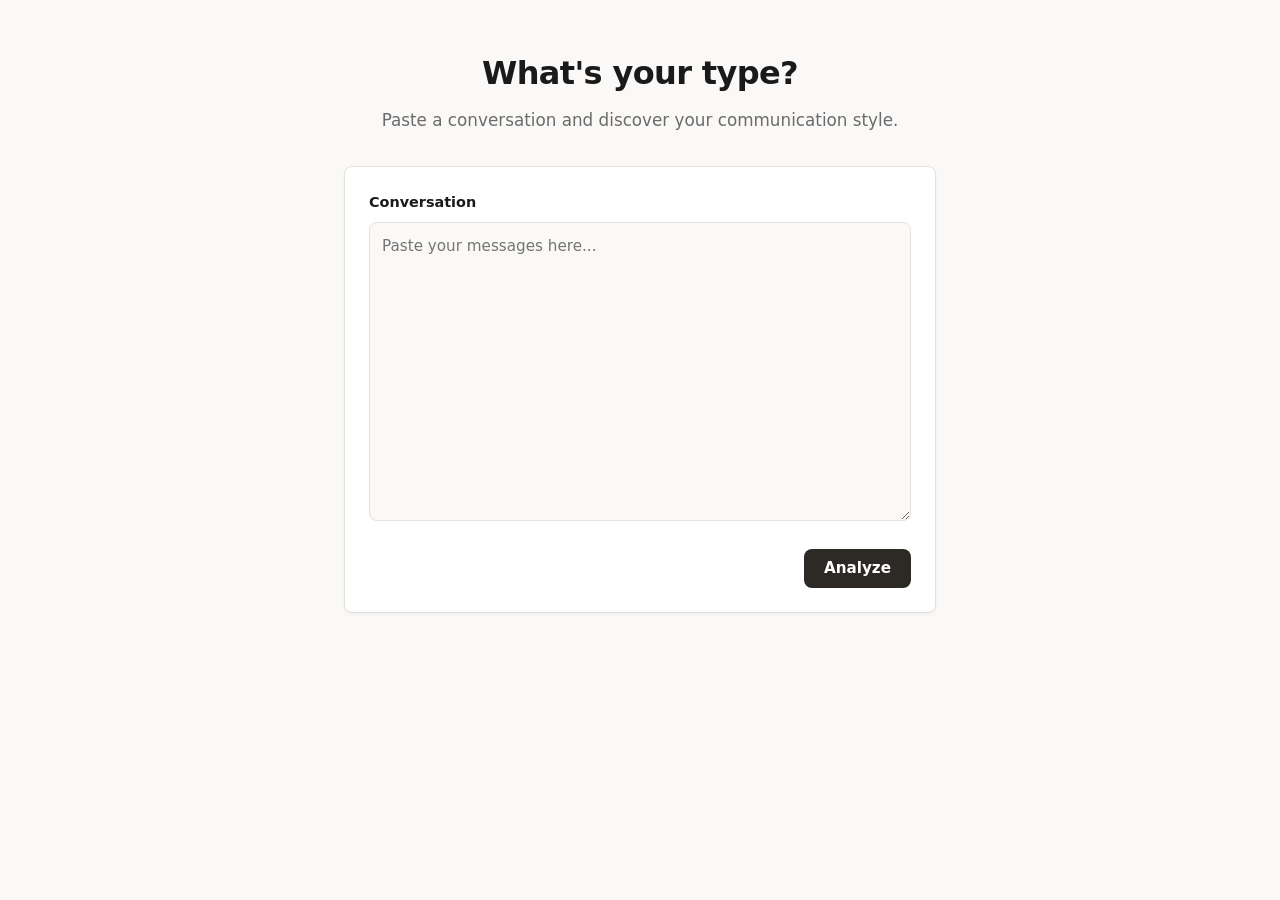
==== index.html @ 92e1f60e "first commit" ====
<!DOCTYPE html>
<html lang="en">
<head>
  <meta charset="UTF-8">
  <meta name="viewport" content="width=device-width, initial-scale=1.0">
  <title>What's your type?</title>
  <link rel="stylesheet" href="style.css">
</head>
<body>
  <main class="container">
    <header class="header">
      <h1>What's your type?</h1>
      <p class="subtitle">Paste a conversation and discover your communication style.</p>
    </header>

    <form id="analyze-form" class="form">
      <div class="form-group">
        <label for="conversation">Conversation</label>
        <textarea
          id="conversation"
          name="conversation"
          rows="12"
          placeholder="Paste your messages here..."
          required
        ></textarea>
      </div>

      <div class="form-actions">
        <button type="submit" id="submit-btn" class="btn btn-primary">
          Analyze
        </button>
      </div>

      <p id="error-message" class="error-message" hidden></p>
    </form>
  </main>

  <script src="main.js"></script>
</body>
</html>
---- style.css ----
/* ============================================
   What's your type? — Shared styles
   ============================================ */

:root {
  --color-bg: #faf9f7;
  --color-surface: #ffffff;
  --color-text: #1a1a1a;
  --color-text-muted: #6b6b6b;
  --color-border: #e5e2dd;
  --color-primary: #2d2a26;
  --color-primary-hover: #4a4540;
  --color-error: #c0392b;
  --font-sans: system-ui, -apple-system, "Segoe UI", Roboto, sans-serif;
  --radius: 8px;
  --shadow: 0 1px 3px rgba(0, 0, 0, 0.06);
  --max-width: 640px;
}

*,
*::before,
*::after {
  box-sizing: border-box;
}

body {
  margin: 0;
  min-height: 100vh;
  font-family: var(--font-sans);
  font-size: 1rem;
  line-height: 1.6;
  color: var(--color-text);
  background: var(--color-bg);
}

.container {
  max-width: var(--max-width);
  margin: 0 auto;
  padding: 3rem 1.5rem;
}

.header {
  margin-bottom: 2rem;
  text-align: center;
}

.header h1 {
  margin: 0 0 0.5rem;
  font-size: 2rem;
  font-weight: 700;
  letter-spacing: -0.02em;
}

.subtitle {
  margin: 0;
  color: var(--color-text-muted);
  font-size: 1.05rem;
}

/* Form */

.form {
  background: var(--color-surface);
  border: 1px solid var(--color-border);
  border-radius: var(--radius);
  padding: 1.5rem;
  box-shadow: var(--shadow);
}

.form-group {
  margin-bottom: 1.25rem;
}

.form-group label {
  display: block;
  margin-bottom: 0.5rem;
  font-weight: 600;
  font-size: 0.9rem;
}

.form-group textarea {
  width: 100%;
  padding: 0.75rem;
  font-family: inherit;
  font-size: 0.95rem;
  line-height: 1.5;
  border: 1px solid var(--color-border);
  border-radius: var(--radius);
  resize: vertical;
  background: var(--color-bg);
  transition: border-color 0.15s ease;
}

.form-group textarea:focus {
  outline: none;
  border-color: var(--color-primary);
}

.form-actions {
  display: flex;
  justify-content: flex-end;
}

/* Buttons */

.btn {
  display: inline-block;
  padding: 0.65rem 1.25rem;
  font-family: inherit;
  font-size: 0.95rem;
  font-weight: 600;
  text-decoration: none;
  border: none;
  border-radius: var(--radius);
  cursor: pointer;
  transition: background 0.15s ease, opacity 0.15s ease;
}

.btn-primary {
  color: #fff;
  background: var(--color-primary);
}

.btn-primary:hover:not(:disabled) {
  background: var(--color-primary-hover);
}

.btn-primary:disabled {
  opacity: 0.6;
  cursor: not-allowed;
}

.btn-secondary {
  color: var(--color-text);
  background: var(--color-bg);
  border: 1px solid var(--color-border);
}

.btn-secondary:hover {
  background: var(--color-border);
}

/* Error */

.error-message {
  margin: 1rem 0 0;
  color: var(--color-error);
  font-size: 0.9rem;
}

/* Results */

.results {
  background: var(--color-surface);
  border: 1px solid var(--color-border);
  border-radius: var(--radius);
  padding: 2rem;
  box-shadow: var(--shadow);
}

.loading {
  text-align: center;
  color: var(--color-text-muted);
}

.results-empty {
  text-align: center;
}

.results-empty p {
  margin-bottom: 1rem;
  color: var(--color-text-muted);
}

.type-label {
  margin: 0 0 0.75rem;
  font-size: 1.75rem;
  letter-spacing: -0.02em;
}

.type-description {
  margin: 0 0 1.25rem;
  color: var(--color-text-muted);
}

.type-traits {
  margin: 0;
  padding-left: 1.25rem;
}

.type-traits li {
  margin-bottom: 0.35rem;
}

/* Footer */

.footer {
  margin-top: 2rem;
  text-align: center;
}

.link {
  color: var(--color-text-muted);
  font-size: 0.9rem;
  text-decoration: none;
}

.link:hover {
  color: var(--color-primary);
  text-decoration: underline;
}
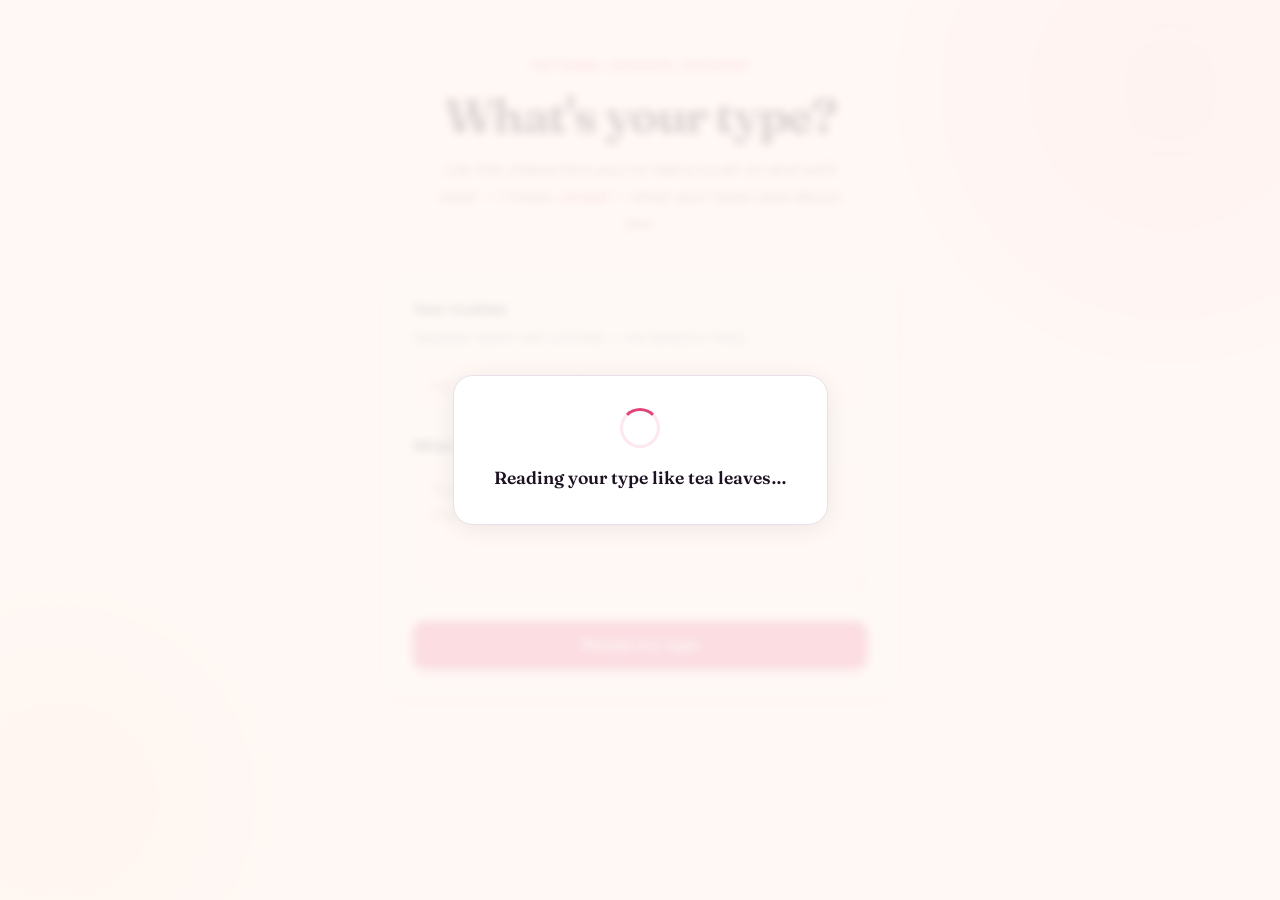
==== commit 02c4004f: "update" ====
--- a/index.html
+++ b/index.html
@@ -4,36 +4,69 @@
   <meta charset="UTF-8">
   <meta name="viewport" content="width=device-width, initial-scale=1.0">
   <title>What's your type?</title>
+  <link rel="preconnect" href="https://fonts.googleapis.com">
+  <link rel="preconnect" href="https://fonts.gstatic.com" crossorigin>
+  <link href="https://fonts.googleapis.com/css2?family=DM+Sans:ital,opsz,wght@0,9..40,400;0,9..40,500;0,9..40,600;1,9..40,400&family=Fraunces:ital,opsz,wght@0,9..144,600;0,9..144,700;1,9..144,600&display=swap" rel="stylesheet">
   <link rel="stylesheet" href="style.css">
 </head>
-<body>
+<body class="page-input">
+  <div class="bg-blob bg-blob--1" aria-hidden="true"></div>
+  <div class="bg-blob bg-blob--2" aria-hidden="true"></div>
+
   <main class="container">
     <header class="header">
+      <p class="eyebrow">Fictional crushes, decoded</p>
       <h1>What's your type?</h1>
-      <p class="subtitle">Paste a conversation and discover your communication style.</p>
+      <p class="subtitle">
+        List the characters you've had a crush on and we'll roast — I mean,
+        <em>reveal</em> — what your taste says about you.
+      </p>
     </header>
 
-    <form id="analyze-form" class="form">
+    <form id="analyze-form" class="form" novalidate>
       <div class="form-group">
-        <label for="conversation">Conversation</label>
+        <label for="characters">Your crushes</label>
+        <p class="field-hint">Separate names with commas — mix fandoms freely.</p>
+        <input
+          type="text"
+          id="characters"
+          name="characters"
+          placeholder="e.g. Mr. Darcy, Loki, Wednesday Addams"
+          autocomplete="off"
+          required
+        >
+      </div>
+
+      <div class="form-group">
+        <label for="notes">
+          What did you love about them?
+          <span class="label-optional">optional</span>
+        </label>
         <textarea
-          id="conversation"
-          name="conversation"
-          rows="12"
-          placeholder="Paste your messages here..."
-          required
+          id="notes"
+          name="notes"
+          rows="4"
+          placeholder="The brooding stares, the tragic backstory, the fact that they'd probably forget your birthday…"
         ></textarea>
       </div>
 
       <div class="form-actions">
         <button type="submit" id="submit-btn" class="btn btn-primary">
-          Analyze
+          <span class="btn-label">Reveal my type</span>
+          <span class="btn-spinner" hidden aria-hidden="true"></span>
         </button>
       </div>
 
-      <p id="error-message" class="error-message" hidden></p>
+      <p id="error-message" class="error-message" hidden role="alert"></p>
     </form>
   </main>
+
+  <div id="loading-overlay" class="loading-overlay" hidden aria-live="polite">
+    <div class="loading-card">
+      <div class="loading-spinner" aria-hidden="true"></div>
+      <p class="loading-text">Reading your type like tea leaves…</p>
+    </div>
+  </div>
 
   <script src="main.js"></script>
 </body>
--- a/style.css
+++ b/style.css
@@ -3,18 +3,22 @@
    ============================================ */
 
 :root {
-  --color-bg: #faf9f7;
+  --color-bg: #fff8f5;
   --color-surface: #ffffff;
-  --color-text: #1a1a1a;
-  --color-text-muted: #6b6b6b;
-  --color-border: #e5e2dd;
-  --color-primary: #2d2a26;
-  --color-primary-hover: #4a4540;
-  --color-error: #c0392b;
-  --font-sans: system-ui, -apple-system, "Segoe UI", Roboto, sans-serif;
-  --radius: 8px;
-  --shadow: 0 1px 3px rgba(0, 0, 0, 0.06);
-  --max-width: 640px;
+  --color-text: #1c1222;
+  --color-text-muted: #6b5f73;
+  --color-border: #eadfe8;
+  --color-accent: #e0457a;
+  --color-accent-hover: #c93668;
+  --color-accent-soft: #fde8f0;
+  --color-error: #d63b3b;
+  --font-display: "Fraunces", Georgia, serif;
+  --font-sans: "DM Sans", system-ui, -apple-system, sans-serif;
+  --radius: 12px;
+  --radius-lg: 20px;
+  --shadow: 0 4px 24px rgba(28, 18, 34, 0.07);
+  --shadow-sm: 0 2px 8px rgba(28, 18, 34, 0.05);
+  --max-width: 560px;
 }
 
 *,
@@ -33,28 +37,81 @@
   background: var(--color-bg);
 }
 
+/* Decorative background blobs (input page) */
+
+.page-input {
+  position: relative;
+  overflow-x: hidden;
+}
+
+.bg-blob {
+  position: fixed;
+  border-radius: 50%;
+  filter: blur(80px);
+  pointer-events: none;
+  z-index: 0;
+}
+
+.bg-blob--1 {
+  width: 420px;
+  height: 420px;
+  top: -120px;
+  right: -100px;
+  background: rgba(224, 69, 122, 0.18);
+}
+
+.bg-blob--2 {
+  width: 360px;
+  height: 360px;
+  bottom: -80px;
+  left: -120px;
+  background: rgba(255, 180, 120, 0.22);
+}
+
 .container {
+  position: relative;
+  z-index: 1;
   max-width: var(--max-width);
   margin: 0 auto;
-  padding: 3rem 1.5rem;
-}
+  padding: 3.5rem 1.5rem 4rem;
+}
+
+/* Header */
 
 .header {
   margin-bottom: 2rem;
   text-align: center;
 }
 
+.eyebrow {
+  margin: 0 0 0.75rem;
+  font-size: 0.8rem;
+  font-weight: 600;
+  letter-spacing: 0.08em;
+  text-transform: uppercase;
+  color: var(--color-accent);
+}
+
 .header h1 {
-  margin: 0 0 0.5rem;
-  font-size: 2rem;
+  margin: 0 0 0.75rem;
+  font-family: var(--font-display);
+  font-size: clamp(2.25rem, 6vw, 3rem);
   font-weight: 700;
-  letter-spacing: -0.02em;
+  line-height: 1.15;
+  letter-spacing: -0.03em;
+  color: var(--color-text);
 }
 
 .subtitle {
-  margin: 0;
+  margin: 0 auto;
+  max-width: 34ch;
   color: var(--color-text-muted);
   font-size: 1.05rem;
+}
+
+.subtitle em {
+  font-style: italic;
+  color: var(--color-accent);
 }
 
 /* Form */
@@ -62,78 +119,129 @@
 .form {
   background: var(--color-surface);
   border: 1px solid var(--color-border);
-  border-radius: var(--radius);
-  padding: 1.5rem;
+  border-radius: var(--radius-lg);
+  padding: 1.75rem;
   box-shadow: var(--shadow);
 }
 
 .form-group {
-  margin-bottom: 1.25rem;
+  margin-bottom: 1.5rem;
+}
+
+.form-group:last-of-type {
+  margin-bottom: 1.75rem;
 }
 
 .form-group label {
-  display: block;
-  margin-bottom: 0.5rem;
-  font-weight: 600;
-  font-size: 0.9rem;
-}
-
+  display: flex;
+  align-items: baseline;
+  gap: 0.5rem;
+  margin-bottom: 0.35rem;
+  font-weight: 600;
+  font-size: 0.95rem;
+}
+
+.label-optional {
+  font-weight: 500;
+  font-size: 0.8rem;
+  color: var(--color-text-muted);
+}
+
+.field-hint {
+  margin: 0 0 0.5rem;
+  font-size: 0.85rem;
+  color: var(--color-text-muted);
+}
+
+.form-group input[type="text"],
 .form-group textarea {
   width: 100%;
-  padding: 0.75rem;
+  padding: 0.85rem 1rem;
   font-family: inherit;
-  font-size: 0.95rem;
+  font-size: 1rem;
   line-height: 1.5;
-  border: 1px solid var(--color-border);
+  color: var(--color-text);
+  border: 1.5px solid var(--color-border);
   border-radius: var(--radius);
-  resize: vertical;
   background: var(--color-bg);
-  transition: border-color 0.15s ease;
-}
-
+  transition: border-color 0.15s ease, box-shadow 0.15s ease;
+}
+
+.form-group input[type="text"]::placeholder,
+.form-group textarea::placeholder {
+  color: #a898a8;
+}
+
+.form-group input[type="text"]:focus,
 .form-group textarea:focus {
   outline: none;
-  border-color: var(--color-primary);
+  border-color: var(--color-accent);
+  box-shadow: 0 0 0 3px var(--color-accent-soft);
+}
+
+.form-group textarea {
+  resize: vertical;
+  min-height: 6rem;
 }
 
 .form-actions {
   display: flex;
-  justify-content: flex-end;
+  justify-content: stretch;
 }
 
 /* Buttons */
 
 .btn {
-  display: inline-block;
-  padding: 0.65rem 1.25rem;
+  display: inline-flex;
+  align-items: center;
+  justify-content: center;
+  gap: 0.5rem;
+  padding: 0.85rem 1.5rem;
   font-family: inherit;
-  font-size: 0.95rem;
+  font-size: 1rem;
   font-weight: 600;
   text-decoration: none;
   border: none;
   border-radius: var(--radius);
   cursor: pointer;
-  transition: background 0.15s ease, opacity 0.15s ease;
+  transition: background 0.15s ease, transform 0.1s ease, opacity 0.15s ease;
 }
 
 .btn-primary {
+  width: 100%;
   color: #fff;
-  background: var(--color-primary);
+  background: var(--color-accent);
+  box-shadow: 0 4px 14px rgba(224, 69, 122, 0.35);
 }
 
 .btn-primary:hover:not(:disabled) {
-  background: var(--color-primary-hover);
+  background: var(--color-accent-hover);
+  transform: translateY(-1px);
+}
+
+.btn-primary:active:not(:disabled) {
+  transform: translateY(0);
 }
 
 .btn-primary:disabled {
-  opacity: 0.6;
+  opacity: 0.75;
   cursor: not-allowed;
+  transform: none;
+}
+
+.btn-spinner {
+  width: 1.1rem;
+  height: 1.1rem;
+  border: 2px solid rgba(255, 255, 255, 0.35);
+  border-top-color: #fff;
+  border-radius: 50%;
+  animation: spin 0.7s linear infinite;
 }
 
 .btn-secondary {
   color: var(--color-text);
   background: var(--color-bg);
-  border: 1px solid var(--color-border);
+  border: 1.5px solid var(--color-border);
 }
 
 .btn-secondary:hover {
@@ -143,69 +251,289 @@
 /* Error */
 
 .error-message {
-  margin: 1rem 0 0;
+  margin: 1.25rem 0 0;
+  padding: 0.75rem 1rem;
   color: var(--color-error);
   font-size: 0.9rem;
-}
-
-/* Results */
-
-.results {
+  background: #fef2f2;
+  border-radius: var(--radius);
+  border: 1px solid #fecaca;
+}
+
+/* Loading overlay */
+
+.loading-overlay {
+  position: fixed;
+  inset: 0;
+  z-index: 100;
+  display: flex;
+  align-items: center;
+  justify-content: center;
+  background: rgba(255, 248, 245, 0.85);
+  backdrop-filter: blur(4px);
+}
+
+.loading-card {
+  display: flex;
+  flex-direction: column;
+  align-items: center;
+  gap: 1rem;
+  padding: 2rem 2.5rem;
+  background: var(--color-surface);
+  border-radius: var(--radius-lg);
+  box-shadow: var(--shadow);
+  border: 1px solid var(--color-border);
+}
+
+.loading-spinner {
+  width: 2.5rem;
+  height: 2.5rem;
+  border: 3px solid var(--color-accent-soft);
+  border-top-color: var(--color-accent);
+  border-radius: 50%;
+  animation: spin 0.8s linear infinite;
+}
+
+.loading-text {
+  margin: 0;
+  font-family: var(--font-display);
+  font-size: 1.1rem;
+  font-weight: 600;
+  color: var(--color-text);
+}
+
+@keyframes spin {
+  to { transform: rotate(360deg); }
+}
+
+/* Results page */
+
+.page-results {
+  position: relative;
+  overflow-x: hidden;
+}
+
+.container--results {
+  max-width: 520px;
+  padding-top: 2.5rem;
+  padding-bottom: 3rem;
+}
+
+.results-stack {
+  display: flex;
+  flex-direction: column;
+  gap: 1rem;
+}
+
+.card {
   background: var(--color-surface);
   border: 1px solid var(--color-border);
-  border-radius: var(--radius);
-  padding: 2rem;
+  border-radius: var(--radius-lg);
+  padding: 1.5rem 1.75rem;
+  box-shadow: var(--shadow-sm);
+}
+
+.card-hero {
+  text-align: center;
+  padding: 2rem 1.75rem 2.25rem;
+  background: linear-gradient(145deg, #fff 0%, #fff5f8 100%);
+  border-color: rgba(224, 69, 122, 0.2);
   box-shadow: var(--shadow);
 }
 
-.loading {
+.card-hero .eyebrow {
+  margin-bottom: 0.5rem;
+}
+
+.type-title {
+  margin: 0 0 1rem;
+  font-family: var(--font-display);
+  font-size: clamp(1.85rem, 5.5vw, 2.5rem);
+  font-weight: 700;
+  line-height: 1.15;
+  letter-spacing: -0.03em;
+  color: var(--color-text);
+}
+
+.type-summary {
+  margin: 0;
+  font-size: 1.05rem;
+  line-height: 1.65;
+  color: var(--color-text-muted);
+}
+
+.card-heading {
+  display: flex;
+  align-items: center;
+  gap: 0.5rem;
+  margin: 0 0 1rem;
+  font-family: var(--font-display);
+  font-size: 1.15rem;
+  font-weight: 600;
+  letter-spacing: -0.01em;
+}
+
+.card-icon {
+  font-size: 1.1rem;
+  line-height: 1;
+}
+
+.card-green {
+  background: linear-gradient(145deg, #fff 0%, #f3fbf6 100%);
+  border-color: rgba(34, 160, 90, 0.2);
+}
+
+.card-red {
+  background: linear-gradient(145deg, #fff 0%, #fff5f5 100%);
+  border-color: rgba(214, 59, 59, 0.18);
+}
+
+/* MBTI list */
+
+.mbti-list {
+  list-style: none;
+  margin: 0;
+  padding: 0;
+  display: flex;
+  flex-direction: column;
+  gap: 1rem;
+}
+
+.mbti-item {
+  padding-bottom: 1rem;
+  border-bottom: 1px solid var(--color-border);
+}
+
+.mbti-item:last-child {
+  padding-bottom: 0;
+  border-bottom: none;
+}
+
+.mbti-item--empty {
+  color: var(--color-text-muted);
+  font-size: 0.95rem;
+}
+
+.mbti-item-header {
+  display: flex;
+  align-items: center;
+  justify-content: space-between;
+  gap: 0.75rem;
+  margin-bottom: 0.35rem;
+}
+
+.mbti-name {
+  font-weight: 600;
+  font-size: 1rem;
+}
+
+.mbti-badge {
+  flex-shrink: 0;
+  padding: 0.2rem 0.6rem;
+  font-size: 0.75rem;
+  font-weight: 700;
+  letter-spacing: 0.06em;
+  color: var(--color-accent);
+  background: var(--color-accent-soft);
+  border-radius: 999px;
+}
+
+.mbti-blurb {
+  margin: 0;
+  font-size: 0.92rem;
+  line-height: 1.55;
+  color: var(--color-text-muted);
+}
+
+/* Flag lists */
+
+.flag-list {
+  list-style: none;
+  margin: 0;
+  padding: 0;
+  display: flex;
+  flex-direction: column;
+  gap: 0.65rem;
+}
+
+.flag-list li {
+  position: relative;
+  padding-left: 1.25rem;
+  font-size: 0.95rem;
+  line-height: 1.55;
+}
+
+.flag-list li::before {
+  content: "•";
+  position: absolute;
+  left: 0;
+  font-weight: 700;
+}
+
+.card-green .flag-list li::before {
+  color: #22a05a;
+}
+
+.card-red .flag-list li::before {
+  color: #d63b3b;
+}
+
+/* Results actions */
+
+.results-actions {
+  display: flex;
+  flex-direction: column;
+  gap: 0.75rem;
+  margin-top: 0.5rem;
+}
+
+.results-actions .btn-primary {
+  width: 100%;
+}
+
+.results-actions .btn-secondary {
+  width: 100%;
   text-align: center;
-  color: var(--color-text-muted);
-}
+}
+
+.results-brand {
+  margin: 1.25rem 0 0;
+  text-align: center;
+  font-size: 0.8rem;
+  font-weight: 600;
+  letter-spacing: 0.06em;
+  text-transform: uppercase;
+  color: var(--color-text-muted);
+  opacity: 0.7;
+}
+
+/* Empty state */
 
 .results-empty {
+  display: flex;
+  justify-content: center;
+}
+
+.card-empty {
   text-align: center;
-}
-
-.results-empty p {
-  margin-bottom: 1rem;
-  color: var(--color-text-muted);
-}
-
-.type-label {
+  padding: 2.5rem 2rem;
+  max-width: 360px;
+}
+
+.empty-icon {
   margin: 0 0 0.75rem;
-  font-size: 1.75rem;
-  letter-spacing: -0.02em;
-}
-
-.type-description {
-  margin: 0 0 1.25rem;
-  color: var(--color-text-muted);
-}
-
-.type-traits {
-  margin: 0;
-  padding-left: 1.25rem;
-}
-
-.type-traits li {
-  margin-bottom: 0.35rem;
-}
-
-/* Footer */
-
-.footer {
-  margin-top: 2rem;
-  text-align: center;
-}
-
-.link {
-  color: var(--color-text-muted);
-  font-size: 0.9rem;
-  text-decoration: none;
-}
-
-.link:hover {
-  color: var(--color-primary);
-  text-decoration: underline;
-}
+  font-size: 2.5rem;
+  line-height: 1;
+}
+
+.card-empty h1 {
+  margin: 0 0 0.5rem;
+  font-family: var(--font-display);
+  font-size: 1.5rem;
+}
+
+.empty-text {
+  margin: 0 0 1.5rem;
+  color: var(--color-text-muted);
+  font-size: 0.95rem;
+}
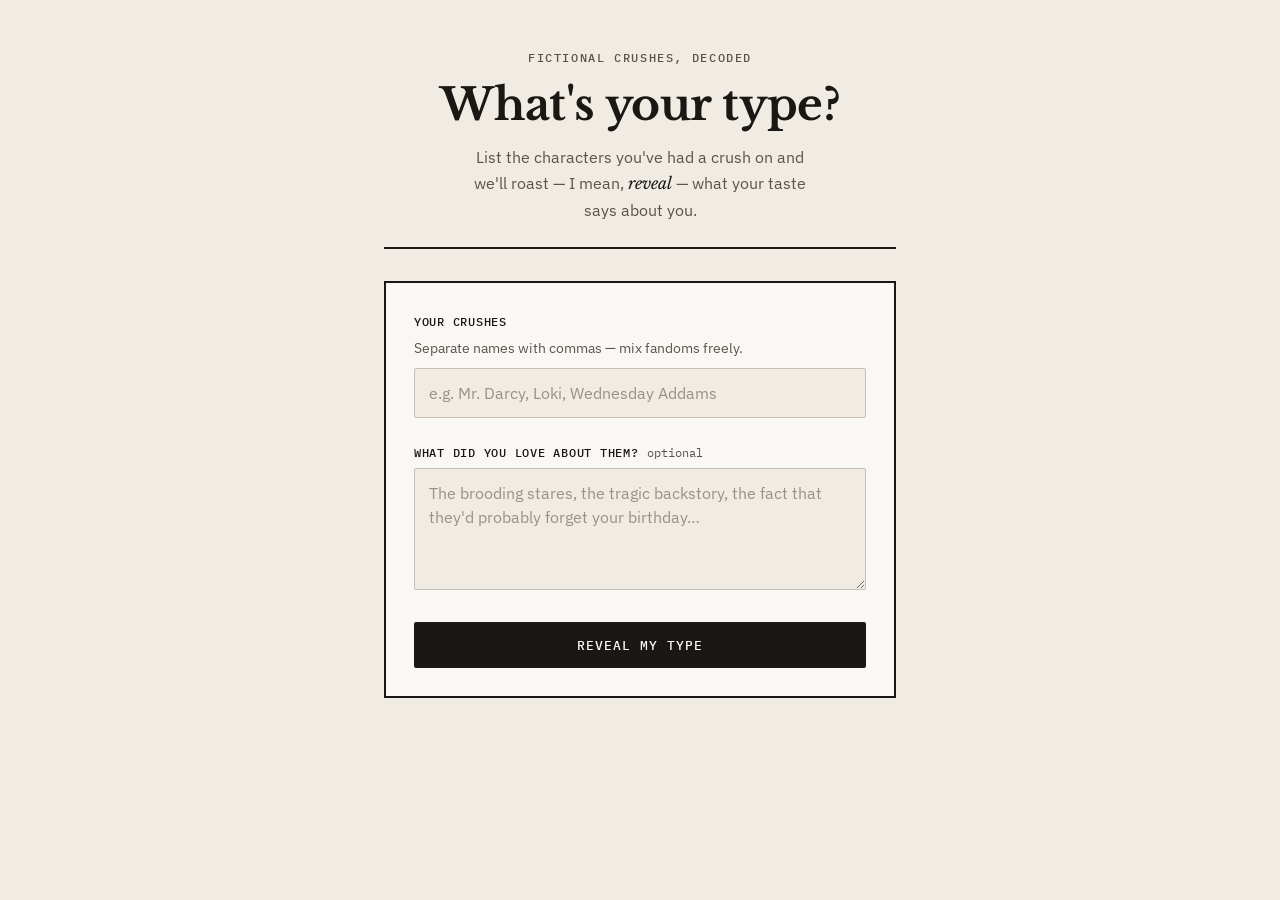
==== commit 95aa2433: "Restyle site with retro editorial look and fix loading UX. Replace pink gradients and shadows with c" ====
--- a/index.html
+++ b/index.html
@@ -6,13 +6,10 @@
   <title>What's your type?</title>
   <link rel="preconnect" href="https://fonts.googleapis.com">
   <link rel="preconnect" href="https://fonts.gstatic.com" crossorigin>
-  <link href="https://fonts.googleapis.com/css2?family=DM+Sans:ital,opsz,wght@0,9..40,400;0,9..40,500;0,9..40,600;1,9..40,400&family=Fraunces:ital,opsz,wght@0,9..144,600;0,9..144,700;1,9..144,600&display=swap" rel="stylesheet">
+  <link href="https://fonts.googleapis.com/css2?family=IBM+Plex+Mono:wght@400;500&family=IBM+Plex+Sans:wght@400;500;600&family=Libre+Baskerville:ital,wght@0,400;0,700;1,400&display=swap" rel="stylesheet">
   <link rel="stylesheet" href="style.css">
 </head>
 <body class="page-input">
-  <div class="bg-blob bg-blob--1" aria-hidden="true"></div>
-  <div class="bg-blob bg-blob--2" aria-hidden="true"></div>
-
   <main class="container">
     <header class="header">
       <p class="eyebrow">Fictional crushes, decoded</p>
@@ -61,13 +58,6 @@
     </form>
   </main>
 
-  <div id="loading-overlay" class="loading-overlay" hidden aria-live="polite">
-    <div class="loading-card">
-      <div class="loading-spinner" aria-hidden="true"></div>
-      <p class="loading-text">Reading your type like tea leaves…</p>
-    </div>
-  </div>
-
   <script src="main.js"></script>
 </body>
 </html>
--- a/style.css
+++ b/style.css
@@ -1,23 +1,21 @@
 /* ============================================
-   What's your type? — Shared styles
+   What's your type? — Retro / clean
    ============================================ */
 
 :root {
-  --color-bg: #fff8f5;
-  --color-surface: #ffffff;
-  --color-text: #1c1222;
-  --color-text-muted: #6b5f73;
-  --color-border: #eadfe8;
-  --color-accent: #e0457a;
-  --color-accent-hover: #c93668;
-  --color-accent-soft: #fde8f0;
-  --color-error: #d63b3b;
-  --font-display: "Fraunces", Georgia, serif;
-  --font-sans: "DM Sans", system-ui, -apple-system, sans-serif;
-  --radius: 12px;
-  --radius-lg: 20px;
-  --shadow: 0 4px 24px rgba(28, 18, 34, 0.07);
-  --shadow-sm: 0 2px 8px rgba(28, 18, 34, 0.05);
+  --color-bg: #f0ebe3;
+  --color-surface: #faf8f4;
+  --color-text: #1a1714;
+  --color-text-muted: #5a534c;
+  --color-border: #1a1714;
+  --color-border-light: #c8bfb4;
+  --color-accent: #b85c28;
+  --color-accent-hover: #9a4a1e;
+  --color-error: #8b2e2e;
+  --font-display: "Libre Baskerville", Georgia, "Times New Roman", serif;
+  --font-sans: "IBM Plex Sans", system-ui, sans-serif;
+  --font-mono: "IBM Plex Mono", "Courier New", monospace;
+  --radius: 2px;
   --max-width: 560px;
 }
 
@@ -32,48 +30,21 @@
   min-height: 100vh;
   font-family: var(--font-sans);
   font-size: 1rem;
-  line-height: 1.6;
+  line-height: 1.65;
   color: var(--color-text);
   background: var(--color-bg);
 }
 
-/* Decorative background blobs (input page) */
-
-.page-input {
-  position: relative;
-  overflow-x: hidden;
-}
-
-.bg-blob {
-  position: fixed;
-  border-radius: 50%;
-  filter: blur(80px);
-  pointer-events: none;
-  z-index: 0;
-}
-
-.bg-blob--1 {
-  width: 420px;
-  height: 420px;
-  top: -120px;
-  right: -100px;
-  background: rgba(224, 69, 122, 0.18);
-}
-
-.bg-blob--2 {
-  width: 360px;
-  height: 360px;
-  bottom: -80px;
-  left: -120px;
-  background: rgba(255, 180, 120, 0.22);
+.page-input,
+.page-results {
+  background: var(--color-bg);
 }
 
 .container {
   position: relative;
-  z-index: 1;
   max-width: var(--max-width);
   margin: 0 auto;
-  padding: 3.5rem 1.5rem 4rem;
+  padding: 3rem 1.5rem 4rem;
 }
 
 /* Header */
@@ -81,47 +52,48 @@
 .header {
   margin-bottom: 2rem;
   text-align: center;
+  padding-bottom: 1.5rem;
+  border-bottom: 2px solid var(--color-border);
 }
 
 .eyebrow {
   margin: 0 0 0.75rem;
-  font-size: 0.8rem;
-  font-weight: 600;
-  letter-spacing: 0.08em;
+  font-family: var(--font-mono);
+  font-size: 0.72rem;
+  font-weight: 500;
+  letter-spacing: 0.14em;
   text-transform: uppercase;
-  color: var(--color-accent);
+  color: var(--color-text-muted);
 }
 
 .header h1 {
   margin: 0 0 0.75rem;
   font-family: var(--font-display);
-  font-size: clamp(2.25rem, 6vw, 3rem);
+  font-size: clamp(2rem, 5.5vw, 2.75rem);
   font-weight: 700;
-  line-height: 1.15;
-  letter-spacing: -0.03em;
-  color: var(--color-text);
+  line-height: 1.2;
+  letter-spacing: -0.01em;
 }
 
 .subtitle {
   margin: 0 auto;
-  max-width: 34ch;
-  color: var(--color-text-muted);
-  font-size: 1.05rem;
+  max-width: 36ch;
+  color: var(--color-text-muted);
+  font-size: 1rem;
 }
 
 .subtitle em {
+  font-family: var(--font-display);
   font-style: italic;
-  color: var(--color-accent);
+  color: var(--color-text);
 }
 
 /* Form */
 
 .form {
   background: var(--color-surface);
-  border: 1px solid var(--color-border);
-  border-radius: var(--radius-lg);
+  border: 2px solid var(--color-border);
   padding: 1.75rem;
-  box-shadow: var(--shadow);
 }
 
 .form-group {
@@ -137,46 +109,49 @@
   align-items: baseline;
   gap: 0.5rem;
   margin-bottom: 0.35rem;
-  font-weight: 600;
-  font-size: 0.95rem;
+  font-family: var(--font-mono);
+  font-size: 0.78rem;
+  font-weight: 500;
+  letter-spacing: 0.06em;
+  text-transform: uppercase;
 }
 
 .label-optional {
-  font-weight: 500;
-  font-size: 0.8rem;
+  font-weight: 400;
+  text-transform: lowercase;
+  letter-spacing: 0;
   color: var(--color-text-muted);
 }
 
 .field-hint {
   margin: 0 0 0.5rem;
-  font-size: 0.85rem;
+  font-size: 0.875rem;
   color: var(--color-text-muted);
 }
 
 .form-group input[type="text"],
 .form-group textarea {
   width: 100%;
-  padding: 0.85rem 1rem;
-  font-family: inherit;
+  padding: 0.75rem 0.85rem;
+  font-family: var(--font-sans);
   font-size: 1rem;
   line-height: 1.5;
   color: var(--color-text);
-  border: 1.5px solid var(--color-border);
+  border: 1.5px solid var(--color-border-light);
   border-radius: var(--radius);
   background: var(--color-bg);
-  transition: border-color 0.15s ease, box-shadow 0.15s ease;
+  transition: border-color 0.15s ease;
 }
 
 .form-group input[type="text"]::placeholder,
 .form-group textarea::placeholder {
-  color: #a898a8;
+  color: #9a9088;
 }
 
 .form-group input[type="text"]:focus,
 .form-group textarea:focus {
   outline: none;
-  border-color: var(--color-accent);
-  box-shadow: 0 0 0 3px var(--color-accent-soft);
+  border-color: var(--color-border);
 }
 
 .form-group textarea {
@@ -186,7 +161,6 @@
 
 .form-actions {
   display: flex;
-  justify-content: stretch;
 }
 
 /* Buttons */
@@ -196,56 +170,52 @@
   align-items: center;
   justify-content: center;
   gap: 0.5rem;
-  padding: 0.85rem 1.5rem;
-  font-family: inherit;
-  font-size: 1rem;
-  font-weight: 600;
+  padding: 0.8rem 1.5rem;
+  font-family: var(--font-mono);
+  font-size: 0.82rem;
+  font-weight: 500;
+  letter-spacing: 0.08em;
+  text-transform: uppercase;
   text-decoration: none;
-  border: none;
+  border: 2px solid var(--color-border);
   border-radius: var(--radius);
   cursor: pointer;
-  transition: background 0.15s ease, transform 0.1s ease, opacity 0.15s ease;
+  transition: background 0.15s ease, color 0.15s ease;
 }
 
 .btn-primary {
   width: 100%;
-  color: #fff;
+  color: var(--color-surface);
+  background: var(--color-border);
+}
+
+.btn-primary:hover:not(:disabled) {
   background: var(--color-accent);
-  box-shadow: 0 4px 14px rgba(224, 69, 122, 0.35);
-}
-
-.btn-primary:hover:not(:disabled) {
-  background: var(--color-accent-hover);
-  transform: translateY(-1px);
-}
-
-.btn-primary:active:not(:disabled) {
-  transform: translateY(0);
+  border-color: var(--color-accent);
 }
 
 .btn-primary:disabled {
-  opacity: 0.75;
+  opacity: 0.55;
   cursor: not-allowed;
-  transform: none;
 }
 
 .btn-spinner {
-  width: 1.1rem;
-  height: 1.1rem;
-  border: 2px solid rgba(255, 255, 255, 0.35);
-  border-top-color: #fff;
+  width: 1rem;
+  height: 1rem;
+  border: 2px solid rgba(250, 248, 244, 0.35);
+  border-top-color: var(--color-surface);
   border-radius: 50%;
   animation: spin 0.7s linear infinite;
 }
 
 .btn-secondary {
+  width: 100%;
   color: var(--color-text);
-  background: var(--color-bg);
-  border: 1.5px solid var(--color-border);
+  background: var(--color-surface);
 }
 
 .btn-secondary:hover {
-  background: var(--color-border);
+  background: var(--color-bg);
 }
 
 /* Error */
@@ -255,51 +225,9 @@
   padding: 0.75rem 1rem;
   color: var(--color-error);
   font-size: 0.9rem;
-  background: #fef2f2;
+  background: var(--color-bg);
+  border: 1.5px solid var(--color-error);
   border-radius: var(--radius);
-  border: 1px solid #fecaca;
-}
-
-/* Loading overlay */
-
-.loading-overlay {
-  position: fixed;
-  inset: 0;
-  z-index: 100;
-  display: flex;
-  align-items: center;
-  justify-content: center;
-  background: rgba(255, 248, 245, 0.85);
-  backdrop-filter: blur(4px);
-}
-
-.loading-card {
-  display: flex;
-  flex-direction: column;
-  align-items: center;
-  gap: 1rem;
-  padding: 2rem 2.5rem;
-  background: var(--color-surface);
-  border-radius: var(--radius-lg);
-  box-shadow: var(--shadow);
-  border: 1px solid var(--color-border);
-}
-
-.loading-spinner {
-  width: 2.5rem;
-  height: 2.5rem;
-  border: 3px solid var(--color-accent-soft);
-  border-top-color: var(--color-accent);
-  border-radius: 50%;
-  animation: spin 0.8s linear infinite;
-}
-
-.loading-text {
-  margin: 0;
-  font-family: var(--font-display);
-  font-size: 1.1rem;
-  font-weight: 600;
-  color: var(--color-text);
 }
 
 @keyframes spin {
@@ -307,11 +235,6 @@
 }
 
 /* Results page */
-
-.page-results {
-  position: relative;
-  overflow-x: hidden;
-}
 
 .container--results {
   max-width: 520px;
@@ -322,23 +245,25 @@
 .results-stack {
   display: flex;
   flex-direction: column;
-  gap: 1rem;
+  gap: 0;
 }
 
 .card {
   background: var(--color-surface);
-  border: 1px solid var(--color-border);
-  border-radius: var(--radius-lg);
+  border: 2px solid var(--color-border);
+  border-top: none;
   padding: 1.5rem 1.75rem;
-  box-shadow: var(--shadow-sm);
+}
+
+.results-stack > .card:first-child,
+.results-stack > .card-hero:first-child {
+  border-top: 2px solid var(--color-border);
 }
 
 .card-hero {
   text-align: center;
-  padding: 2rem 1.75rem 2.25rem;
-  background: linear-gradient(145deg, #fff 0%, #fff5f8 100%);
-  border-color: rgba(224, 69, 122, 0.2);
-  box-shadow: var(--shadow);
+  padding: 2rem 1.75rem;
+  background: var(--color-surface);
 }
 
 .card-hero .eyebrow {
@@ -348,17 +273,16 @@
 .type-title {
   margin: 0 0 1rem;
   font-family: var(--font-display);
-  font-size: clamp(1.85rem, 5.5vw, 2.5rem);
+  font-size: clamp(1.75rem, 5vw, 2.25rem);
   font-weight: 700;
-  line-height: 1.15;
-  letter-spacing: -0.03em;
-  color: var(--color-text);
+  line-height: 1.2;
+  letter-spacing: -0.01em;
 }
 
 .type-summary {
   margin: 0;
-  font-size: 1.05rem;
-  line-height: 1.65;
+  font-size: 1rem;
+  line-height: 1.7;
   color: var(--color-text-muted);
 }
 
@@ -367,25 +291,26 @@
   align-items: center;
   gap: 0.5rem;
   margin: 0 0 1rem;
-  font-family: var(--font-display);
-  font-size: 1.15rem;
-  font-weight: 600;
-  letter-spacing: -0.01em;
+  padding-bottom: 0.65rem;
+  font-family: var(--font-mono);
+  font-size: 0.78rem;
+  font-weight: 500;
+  letter-spacing: 0.1em;
+  text-transform: uppercase;
+  border-bottom: 1px solid var(--color-border-light);
 }
 
 .card-icon {
-  font-size: 1.1rem;
+  font-size: 1rem;
   line-height: 1;
 }
 
 .card-green {
-  background: linear-gradient(145deg, #fff 0%, #f3fbf6 100%);
-  border-color: rgba(34, 160, 90, 0.2);
+  border-left: 4px solid #3d6b4f;
 }
 
 .card-red {
-  background: linear-gradient(145deg, #fff 0%, #fff5f5 100%);
-  border-color: rgba(214, 59, 59, 0.18);
+  border-left: 4px solid #8b3a3a;
 }
 
 /* MBTI list */
@@ -396,17 +321,21 @@
   padding: 0;
   display: flex;
   flex-direction: column;
-  gap: 1rem;
+  gap: 0;
 }
 
 .mbti-item {
-  padding-bottom: 1rem;
-  border-bottom: 1px solid var(--color-border);
+  padding: 1rem 0;
+  border-bottom: 1px solid var(--color-border-light);
 }
 
 .mbti-item:last-child {
   padding-bottom: 0;
   border-bottom: none;
+}
+
+.mbti-item:first-child {
+  padding-top: 0;
 }
 
 .mbti-item--empty {
@@ -423,25 +352,28 @@
 }
 
 .mbti-name {
-  font-weight: 600;
+  font-family: var(--font-display);
+  font-weight: 700;
   font-size: 1rem;
 }
 
 .mbti-badge {
   flex-shrink: 0;
-  padding: 0.2rem 0.6rem;
-  font-size: 0.75rem;
-  font-weight: 700;
-  letter-spacing: 0.06em;
-  color: var(--color-accent);
-  background: var(--color-accent-soft);
-  border-radius: 999px;
+  padding: 0.15rem 0.5rem;
+  font-family: var(--font-mono);
+  font-size: 0.72rem;
+  font-weight: 500;
+  letter-spacing: 0.08em;
+  color: var(--color-text);
+  background: var(--color-bg);
+  border: 1.5px solid var(--color-border);
+  border-radius: var(--radius);
 }
 
 .mbti-blurb {
   margin: 0;
   font-size: 0.92rem;
-  line-height: 1.55;
+  line-height: 1.6;
   color: var(--color-text-muted);
 }
 
@@ -453,29 +385,30 @@
   padding: 0;
   display: flex;
   flex-direction: column;
-  gap: 0.65rem;
+  gap: 0.6rem;
 }
 
 .flag-list li {
   position: relative;
-  padding-left: 1.25rem;
+  padding-left: 1.1rem;
   font-size: 0.95rem;
-  line-height: 1.55;
+  line-height: 1.6;
 }
 
 .flag-list li::before {
-  content: "•";
+  content: "—";
   position: absolute;
   left: 0;
-  font-weight: 700;
+  font-family: var(--font-mono);
+  font-weight: 500;
 }
 
 .card-green .flag-list li::before {
-  color: #22a05a;
+  color: #3d6b4f;
 }
 
 .card-red .flag-list li::before {
-  color: #d63b3b;
+  color: #8b3a3a;
 }
 
 /* Results actions */
@@ -484,27 +417,20 @@
   display: flex;
   flex-direction: column;
   gap: 0.75rem;
-  margin-top: 0.5rem;
-}
-
-.results-actions .btn-primary {
-  width: 100%;
-}
-
-.results-actions .btn-secondary {
-  width: 100%;
-  text-align: center;
+  margin-top: 1.5rem;
+  padding-top: 1.5rem;
+  border-top: 2px solid var(--color-border);
 }
 
 .results-brand {
   margin: 1.25rem 0 0;
   text-align: center;
-  font-size: 0.8rem;
-  font-weight: 600;
-  letter-spacing: 0.06em;
+  font-family: var(--font-mono);
+  font-size: 0.72rem;
+  font-weight: 500;
+  letter-spacing: 0.12em;
   text-transform: uppercase;
   color: var(--color-text-muted);
-  opacity: 0.7;
 }
 
 /* Empty state */
@@ -518,11 +444,12 @@
   text-align: center;
   padding: 2.5rem 2rem;
   max-width: 360px;
+  border-top: 2px solid var(--color-border);
 }
 
 .empty-icon {
   margin: 0 0 0.75rem;
-  font-size: 2.5rem;
+  font-size: 2rem;
   line-height: 1;
 }
 
